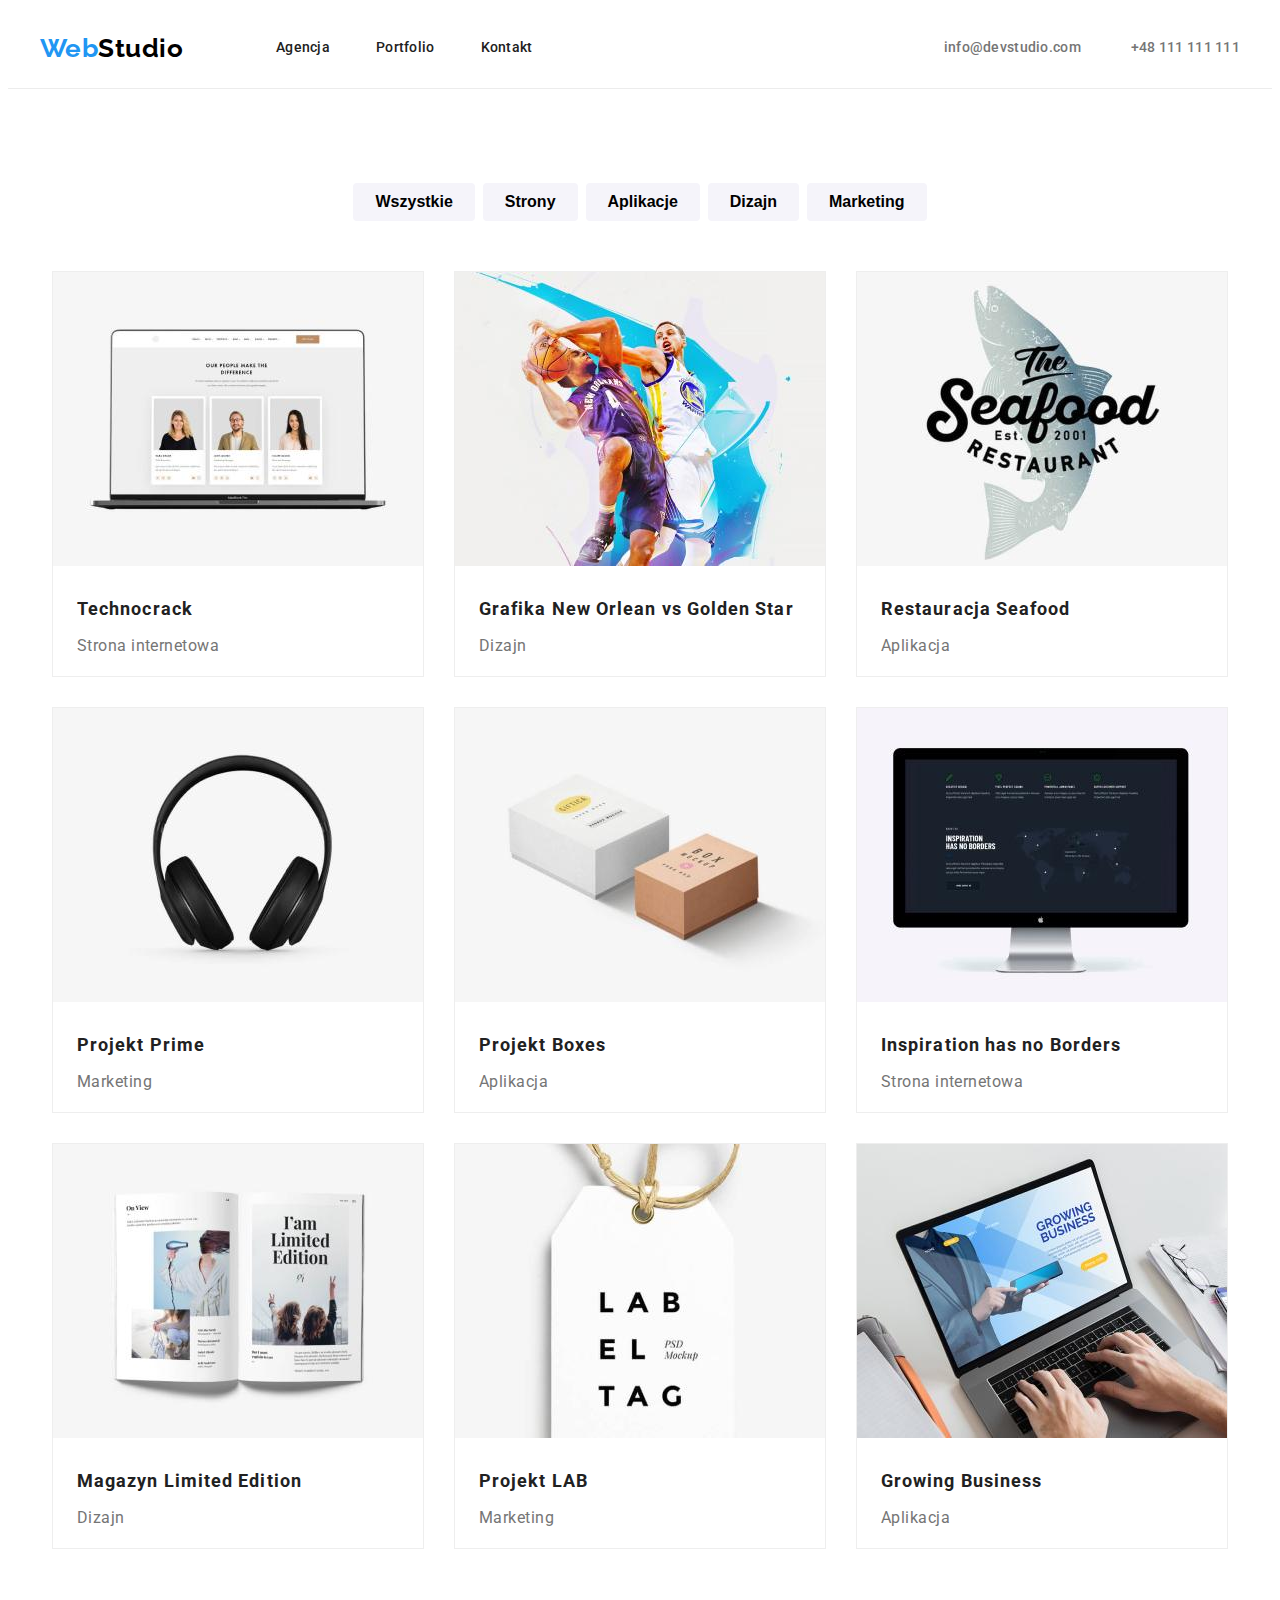
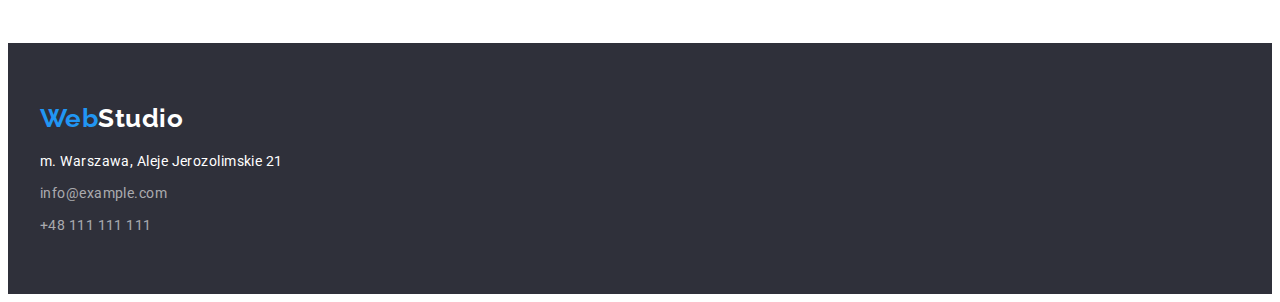
==== portfolio.html @ 4445875e "kopiowanie" ====
<!DOCTYPE html>
<html lang="en">
  <head>
    <link
      rel="stylesheet"
      href="node_modules/modern-normalize/modern-normalize.css"
    />
    <link rel="stylesheet" href="./css/styles.css" />
    <link
      href="https://fonts.googleapis.com/css2?family=Raleway:wght@700&display=swap"
      rel="stylesheet"
    />
    <link
      href="https://fonts.googleapis.com/css2?family=Roboto:wght@100;300;400;500;700;900&display=swap"
      rel="stylesheet"
    />

    <title>Studio</title>
  </head>
  <body>
    <header class="menu container section">
      <nav class="menu-links">
        <a class="logo-menu" href="./index.html"
          >Web<span class="logo-color-black">Studio</span></a
        >
        <a class="menu-link" href="#">Agencja</a>
        <a class="menu-link" href="./portfolio.html">Portfolio</a>
        <a class="menu-link" href="#">Kontakt</a>
      </nav>
      <ul class="menu-contacts">
        <li>
          <a class="menu-contact" href="mailto:info@devstudio.com"
            >info@devstudio.com</a
          >
        </li>
        <li>
          <a class="menu-contact" href="tel:+48111111111">+48 111 111 111</a>
        </li>
      </ul>
    </header>
    <div class="border"></div>
    <main class="main-portfolio container section">
      <ul class="portfolio-buttons-list">
        <li>
          <button class="portfolio-button">Wszystkie</button>
        </li>
        <li>
          <button class="portfolio-button">Strony</button>
        </li>
        <li>
          <button class="portfolio-button">Aplikacje</button>
        </li>
        <li>
          <button class="portfolio-button">Dizajn</button>
        </li>
        <li>
          <button class="portfolio-button">Marketing</button>
        </li>
      </ul>
      <ul class="portfolio-list">
        <li class="portfolio-list-item">
          <img
            src="./images/technocrack.jpg"
            alt="Technocrack"
            width="370"
            height="294"
          />
          <h3>Technocrack</h3>
          <p>Strona internetowa</p>
        </li>
        <li class="portfolio-list-item">
          <img
            src="./images/new_orlean_vs_golden_star.jpg"
            alt="Technocrack"
            width="370"
            height="294"
          />
          <h3>Grafika New Orlean vs Golden Star</h3>
          <p>Dizajn</p>
        </li>
        <li class="portfolio-list-item">
          <img
            src="./images/seafood.jpg"
            alt="Technocrack"
            width="370"
            height="294"
          />
          <h3>Restauracja Seafood</h3>
          <p>Aplikacja</p>
        </li>
        <li class="portfolio-list-item">
          <img
            src="./images/headphones.jpg"
            alt="Technocrack"
            width="370"
            height="294"
          />
          <h3>Projekt Prime</h3>
          <p>Marketing</p>
        </li>
        <li class="portfolio-list-item">
          <img
            src="./images/boxes.jpg"
            alt="Technocrack"
            width="370"
            height="294"
          />
          <h3>Projekt Boxes</h3>
          <p>Aplikacja</p>
        </li>
        <li class="portfolio-list-item">
          <img
            src="./images/monitor.jpg"
            alt="Technocrack"
            width="370"
            height="294"
          />
          <h3>Inspiration has no Borders</h3>
          <p>Strona internetowa</p>
        </li>
        <li class="portfolio-list-item">
          <img
            src="./images/magazine.jpg"
            alt="Technocrack"
            width="370"
            height="294"
          />
          <h3>Magazyn Limited Edition</h3>
          <p>Dizajn</p>
        </li>
        <li class="portfolio-list-item">
          <img
            src="./images/tag.jpg"
            alt="Technocrack"
            width="370"
            height="294"
          />
          <h3>Projekt LAB</h3>
          <p>Marketing</p>
        </li>
        <li class="portfolio-list-item">
          <img
            src="./images/laptop.jpg"
            alt="Technocrack"
            width="370"
            height="294"
          />
          <h3>Growing Business</h3>
          <p>Aplikacja</p>
        </li>
      </ul>
    </main>
    <footer class="footer">
      <div class="container section">
        <a class="logo-footer" href="./index.html"
          >Web<span class="logo-color-white">Studio</span></a
        >
        <ul class="footer-contacts-list">
          <li>
            <address class="footer-address">
              m. Warszawa, Aleje Jerozolimskie 21
            </address>
          </li>
          <li>
            <a class="footer-contact" href="mailto:info@example.com"
              >info@example.com</a
            >
          </li>
          <li>
            <a class="footer-contact" href="tel:+48111111111"
              >+48 111 111 111</a
            >
          </li>
        </ul>
      </div>
    </footer>
  </body>
</html>
---- css/styles.css ----
body {
  font-family: "Roboto", sans-serif;
  font-size: 15px;
  letter-spacing: 0.03em;
  line-height: 1.17;
  color: #212121;
}
h1,
h2,
h3,
ul,
li {
  margin: 0px;
  padding: 0px;
}
h2 {
  font-size: 36px;
}
.container {
  width: 1200px;
  margin: auto;
}
.section {
  padding: 94px 0;
}
.logo-menu {
  font-family: "Raleway", sans-serif;
  font-weight: 700;
  font-size: 26px;
  color: #2196f3;
  text-decoration: none;
  padding-right: 93px;
}
.logo-color-black {
  color: black;
}
.menu {
  height: 80px;
  padding: 0;
  display: flex;
  align-items: center;
  justify-content: space-between;
}
.menu-links {
  display: flex;
  align-items: center;
}
.menu-link {
  color: #212121;
  font-weight: 500;
  line-height: 1.14;
  font-size: 14px;
  letter-spacing: 0.02em;
  text-decoration: none;
}
.menu-link:nth-child(-n + 3) {
  padding-right: 46px;
}
.menu-contacts {
  list-style-type: none;
  display: flex;
  justify-content: space-between;
  gap: 50px;
}
.menu-contact {
  color: #757575;
  font-weight: 500;
  letter-spacing: 0.02em;
  text-decoration: none;
  line-height: 1.14;
  font-size: 14px;
}
.menu-link:hover,
.menu-contact:hover,
.menu-link:focus,
.menu-contact:focus {
  color: #2196f3;
}
.border {
  border-bottom: 1px solid #ececec;
}
.main {
  background-color: #2f303a;
  display: flex;
  flex-direction: column;
  align-items: center;
}
.main-text {
  color: white;
  font-weight: 900;
  font-size: 44px;
  line-height: 1.36;
  letter-spacing: 0.06em;
  text-align: center;
  padding-top: 200px;
}
.main-button {
  width: 200px;
  height: 50px;
  border-radius: 4px;
  border: 0;
  background-color: #2196f3;
  color: white;
  font-weight: 700;
  font-size: 16px;
  line-height: 1.86;
  letter-spacing: 0.06em;
  cursor: pointer;
  margin-top: 30px;
  margin-bottom: 200px;
}
.list {
  height: 101px;
  list-style-type: none;
}
.list-item {
  width: 270px;
  padding-right: 30px;
  display: inline-block;
}
.list-item:last-child {
  padding-right: 0px;
}
.list-headline {
  font-size: 14px;
}
.list-text {
  margin-top: 10px;
  margin-bottom: 0px;
  color: #757575;
  font-size: 14px;
  line-height: 1.71;
}
.what-we-do {
  font-weight: 700;
  font-size: 36px;
  text-align: center;
  padding: 0;
  margin-bottom: 94px;
}
.what-we-do-picture {
  padding-top: 50px;
  padding-right: 30px;
}
.what-we-do-picture:last-child {
  padding-right: 0px;
}
.our-team {
  width: unset;
  font-weight: 700;
  font-size: 36px;
  text-align: center;
  background-color: #f5f4fa;
  margin-top: 94px;
}
.employees {
  display: flex;
  justify-content: space-between;
  width: 1200px;
  margin: 50px auto auto auto;
}
.employee {
  font-weight: 500;
  font-size: 16px;
  text-align: center;
  background-color: white;
  width: 270px;
  height: 368px;
}
.employee > h3 {
  margin-top: 30px;
}
.profession {
  color: #757575;
  font-weight: normal;
  margin-top: 10px;
}
.footer {
  width: unset;
  background-color: #2f303a;
}
.footer > div {
  padding: 60px 0;
}
.logo-footer {
  font-family: "Raleway", sans-serif;
  font-weight: 700;
  font-size: 26px;
  color: #2196f3;
  text-decoration: none;
}
.logo-color-white {
  color: white;
}
.footer-contacts-list {
  list-style-type: none;
  height: 81px;
  display: flex;
  flex-direction: column;
  justify-content: space-between;
  margin-top: 20px;
}
.footer-address {
  color: white;
  font-size: 14px;
  font-style: normal;
}
.footer-contact {
  color: rgba(255, 255, 255, 0.6);
  font-size: 14px;
  text-decoration: none;
}
.footer-contact:hover,
.footer-contact:focus {
  color: #2196f3;
}
.portfolio-buttons-list {
  list-style-type: none;
  display: flex;
  justify-content: center;
  gap: 8px;
}
.portfolio-button {
  /* width: 121px; */
  height: 38px;
  background-color: #f5f4fa;
  font-weight: 600;
  font-size: 16px;
  line-height: 1.62;
  border-radius: 4px;
  border: 0px;
  cursor: pointer;
  padding-left: 22px;
  padding-right: 22px;
}
.portfolio-button:hover,
.portfolio-button:focus {
  color: white;
  background-color: #2196f3;
}
.portfolio-list {
  list-style: none;
  margin-top: 50px;
  display: flex;
  flex-wrap: wrap;
  gap: 30px;
  justify-content: center;
}
.portfolio-list-item {
  width: 370px;
  height: 404px;
  border: solid 1px #eeeeee;
  list-style-type: none;
}
.portfolio-list-item > h3 {
  padding-top: 20px;
  padding-left: 24px;
  font-size: 18px;
  letter-spacing: 0.06em;
  line-height: 2;
}
.portfolio-list-item > p {
  padding-top: 4px;
  padding-left: 24px;
  color: #757575;
  font-size: 16px;
  line-height: 1.87;
  margin: 0px;
}
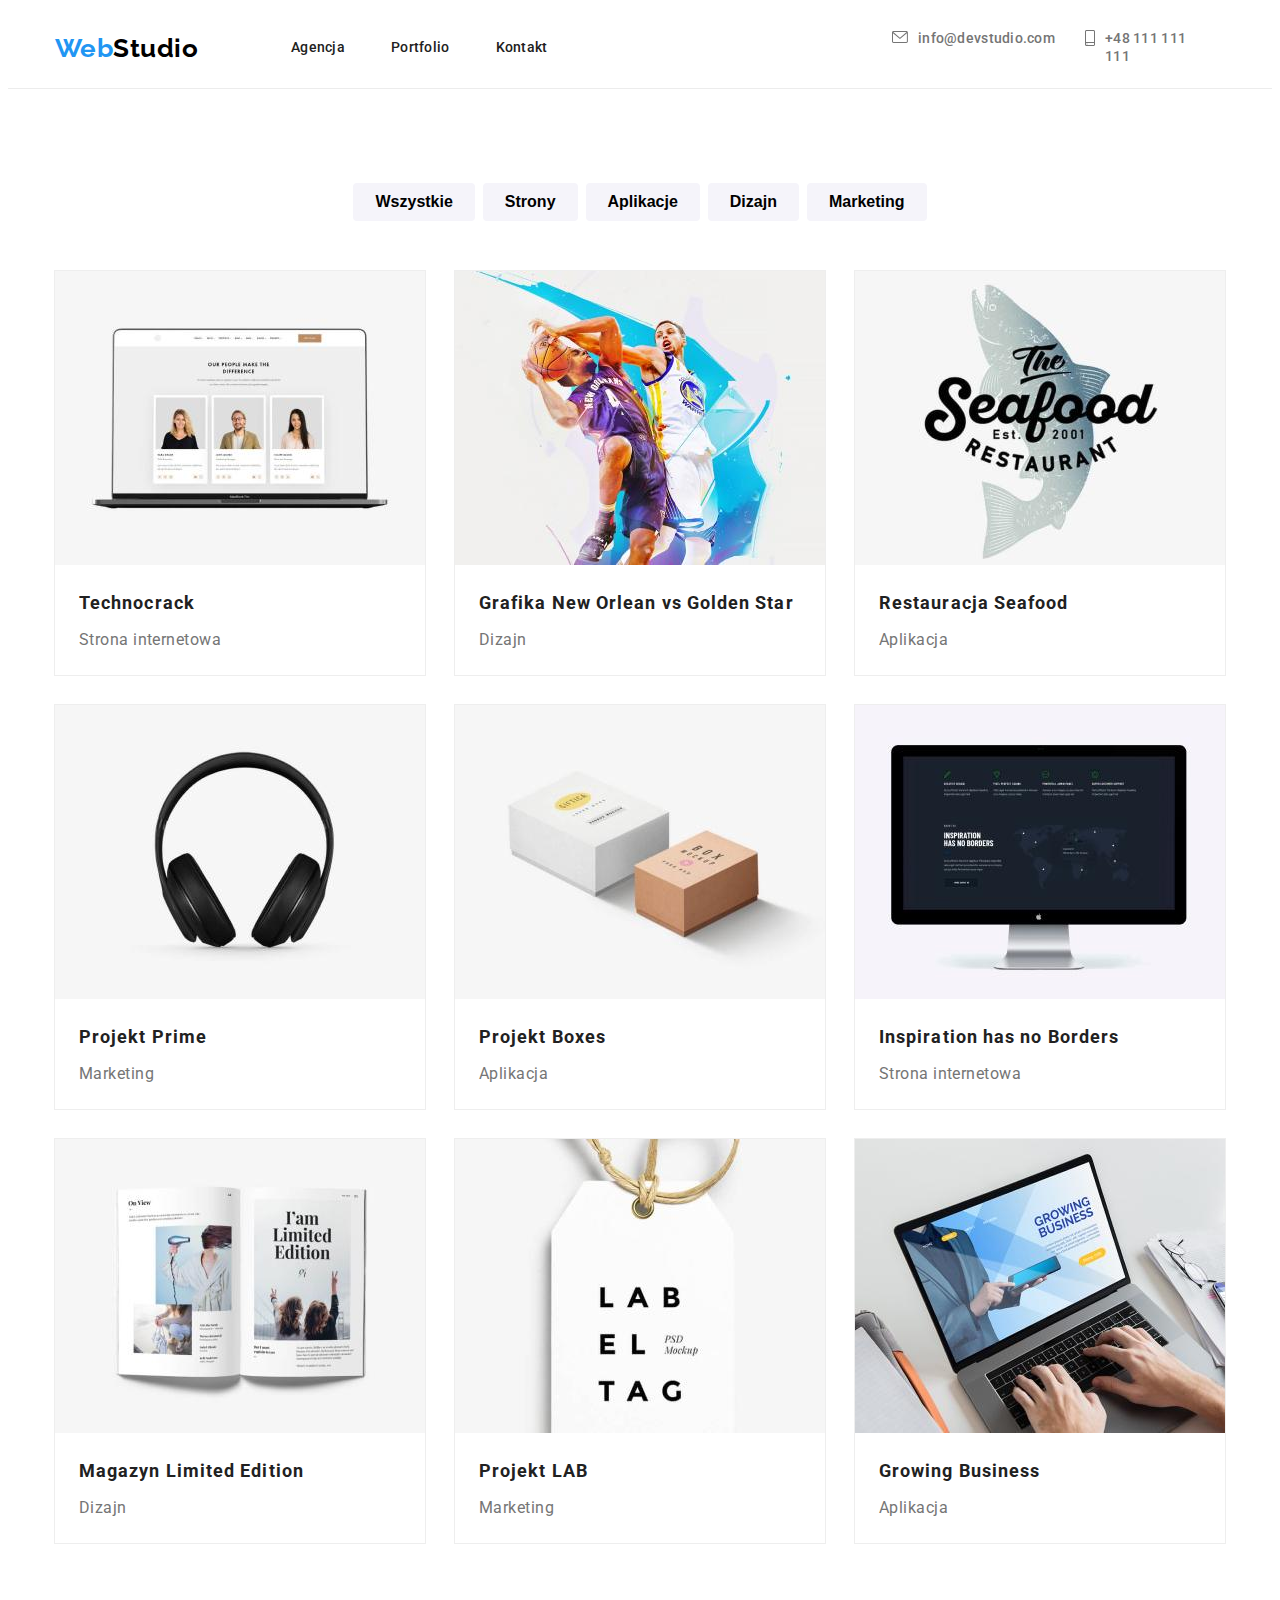
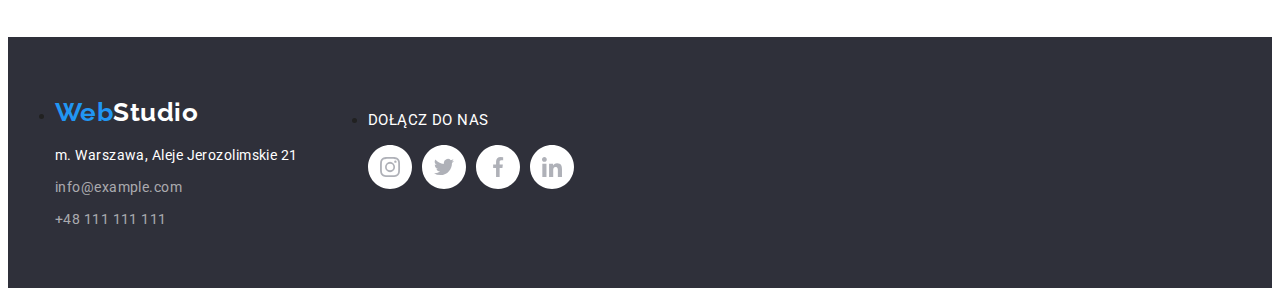
==== commit 17b98173: "zmiany" ====
--- a/portfolio.html
+++ b/portfolio.html
@@ -14,7 +14,6 @@
       href="https://fonts.googleapis.com/css2?family=Roboto:wght@100;300;400;500;700;900&display=swap"
       rel="stylesheet"
     />
-
     <title>Studio</title>
   </head>
   <body>
@@ -29,9 +28,13 @@
       </nav>
       <ul class="menu-contacts">
         <li>
-          <a class="menu-contact" href="mailto:info@devstudio.com"
-            >info@devstudio.com</a
-          >
+          <svg width="26" height="12" class="menu-contact"><use width="16" height="12"  class="menu-contact" href="./images/sprite.svg#envelope"></use></svg>
+        </li>
+        <li>
+          <a class="menu-contact" href="mailto:info@devstudio.com">info@devstudio.com</a>
+        </li>
+        <li>
+          <svg width="50" height="16" class="menu-contact"><use width="10" height="16" x="30" class="menu-contact" href="./images/sprite.svg#smartphone"></use></svg>
         </li>
         <li>
           <a class="menu-contact" href="tel:+48111111111">+48 111 111 111</a>
@@ -150,26 +153,41 @@
         </li>
       </ul>
     </main>
-    <footer class="footer">
-      <div class="container section">
-        <a class="logo-footer" href="./index.html"
-          >Web<span class="logo-color-white">Studio</span></a
-        >
-        <ul class="footer-contacts-list">
+    <footer class="section footer">
+      <div class="container">
+        <ul class="footer-columns">
           <li>
+            <a class="logo-footer" href="./index.html"
+            >Web<span class="logo-color-white">Studio</span></a
+            >
+            <ul class="footer-contacts-list">
+            <li>
             <address class="footer-address">
               m. Warszawa, Aleje Jerozolimskie 21
             </address>
-          </li>
-          <li>
+            </li>
+            <li>
             <a class="footer-contact" href="mailto:info@example.com"
               >info@example.com</a
             >
-          </li>
-          <li>
+            </li>
+            <li>
             <a class="footer-contact" href="tel:+48111111111"
               >+48 111 111 111</a
             >
+            </li>
+            </ul>
+          </li>
+          <li>
+            <div class="social-links-column">
+              <p>DOŁĄCZ DO NAS</p>
+              <ul class="social-links">
+              <li><svg width="44" height="44"><use width="44" height="44" class="employee-link" href="./images/sprite.svg#instagram"></use></svg></li>
+              <li><svg width="44" height="44"><use width="44" height="44" class="employee-link" href="./images/sprite.svg#twitter"></use></svg>
+              <li><svg width="44" height="44"><use width="44" height="44" class="employee-link" href="./images/sprite.svg#facebook"></use></svg></li>
+              <li><svg width="44" height="44"><use width="44" height="44" class="employee-link" href="./images/sprite.svg#linkedin"></use></svg></li>
+            </ul>
+            </div>
           </li>
         </ul>
       </div>
--- a/css/styles.css
+++ b/css/styles.css
@@ -16,12 +16,18 @@
 h2 {
   font-size: 36px;
 }
+img {
+  display: block;
+}
 .container {
-  width: 1200px;
+  width: 1170px;
   margin: auto;
+  padding-left: 15px;
+  padding-right: 15px;
 }
 .section {
-  padding: 94px 0;
+  padding-top: 94px;
+  padding-bottom: 94px;
 }
 .logo-menu {
   font-family: "Raleway", sans-serif;
@@ -36,14 +42,16 @@
 }
 .menu {
   height: 80px;
-  padding: 0;
+  padding-top: 0;
+  padding-bottom: 0;
   display: flex;
   align-items: center;
-  justify-content: space-between;
 }
 .menu-links {
   display: flex;
   align-items: center;
+  width: 492px;
+  padding-right: 345px;
 }
 .menu-link {
   color: #212121;
@@ -59,8 +67,8 @@
 .menu-contacts {
   list-style-type: none;
   display: flex;
-  justify-content: space-between;
-  gap: 50px;
+  justify-content: flex-end;
+  width: 321px;
 }
 .menu-contact {
   color: #757575;
@@ -69,21 +77,30 @@
   text-decoration: none;
   line-height: 1.14;
   font-size: 14px;
+  fill: #757575;
 }
 .menu-link:hover,
 .menu-contact:hover,
 .menu-link:focus,
 .menu-contact:focus {
   color: #2196f3;
+  fill: #2196f3;
 }
 .border {
   border-bottom: 1px solid #ececec;
 }
 .main {
-  background-color: #2f303a;
+  background-color: #2f303a66;
+  background-image: url("https://raw.githubusercontent.com/Wojtek-A/goit-markup-hw-04/main/images/main.jpg");
+  background-size: auto;
+  background-repeat: no-repeat;
+  background-position: 50% 50%;
+  background-blend-mode: darken;
   display: flex;
   flex-direction: column;
   align-items: center;
+  padding-top: 200px;
+  padding-bottom: 280px;
 }
 .main-text {
   color: white;
@@ -92,9 +109,9 @@
   line-height: 1.36;
   letter-spacing: 0.06em;
   text-align: center;
-  padding-top: 200px;
 }
 .main-button {
+  font-family: "Roboto", sans-serif;
   width: 200px;
   height: 50px;
   border-radius: 4px;
@@ -107,21 +124,28 @@
   letter-spacing: 0.06em;
   cursor: pointer;
   margin-top: 30px;
-  margin-bottom: 200px;
+  position: absolute;
+  left: 50%;
+  transform: translate(-50%);
 }
 .list {
-  height: 101px;
-  list-style-type: none;
+  height: 251px;
+  list-style-type: none;
+  display: flex;
+  justify-content: space-between;
 }
 .list-item {
   width: 270px;
-  padding-right: 30px;
-  display: inline-block;
-}
-.list-item:last-child {
-  padding-right: 0px;
+  height: 120px;
+}
+.list-picture {
+  width: 270px;
+  height: 120px;
+  border-radius: 4px;
+  background-color: #f5f4fa;
 }
 .list-headline {
+  margin-top: 30px;
   font-size: 14px;
 }
 .list-text {
@@ -135,29 +159,26 @@
   font-weight: 700;
   font-size: 36px;
   text-align: center;
-  padding: 0;
-  margin-bottom: 94px;
-}
-.what-we-do-picture {
+  padding-top: 0;
+}
+.what-we-do-pictures {
+  list-style-type: none;
+  display: flex;
+  justify-content: space-between;
   padding-top: 50px;
-  padding-right: 30px;
-}
-.what-we-do-picture:last-child {
-  padding-right: 0px;
 }
 .our-team {
-  width: unset;
   font-weight: 700;
   font-size: 36px;
   text-align: center;
   background-color: #f5f4fa;
-  margin-top: 94px;
+  padding-top: 94px;
 }
 .employees {
   display: flex;
   justify-content: space-between;
-  width: 1200px;
   margin: 50px auto auto auto;
+  padding-top: 0;
 }
 .employee {
   font-weight: 500;
@@ -165,19 +186,64 @@
   text-align: center;
   background-color: white;
   width: 270px;
-  height: 368px;
+  height: 428px;
+  border-bottom-right-radius: 4px;
+  border-bottom-left-radius: 4px;
+  box-shadow: 0 2px rgba(0, 0, 0, 0.2);
 }
 .employee > h3 {
   margin-top: 30px;
+  font-size: 16px;
+}
+.employee-links {
+  width: 270px;
+  list-style-type: none;
+  display: flex;
+  justify-content: center;
+  gap: 10px;
+}
+.employee-link {
+  fill: white;
+}
+.employee-link:hover,
+.employee-link:focus {
+  cursor: pointer;
+  stroke-opacity: 50%;
+  fill: #2196f3;
 }
 .profession {
   color: #757575;
   font-weight: normal;
   margin-top: 10px;
 }
+.our-clients {
+  text-align: center;
+}
+.client-list {
+  padding-top: 50px;
+  list-style-type: none;
+  display: flex;
+  justify-content: space-between;
+}
+.client {
+  width: 170px;
+  height: 92px;
+  border: 1px solid #afb1b8;
+  border-radius: 4px;
+}
+.client:hover,
+.client:focus {
+  border: 1px solid #2196f3;
+  cursor: pointer;
+}
 .footer {
   width: unset;
+  padding: 0px;
   background-color: #2f303a;
+}
+.footer-columns {
+  display: flex;
+  gap: 70px;
 }
 .footer > div {
   padding: 60px 0;
@@ -214,6 +280,25 @@
 .footer-contact:focus {
   color: #2196f3;
 }
+.social-links-column {
+  color: #fff;
+  padding: 0 0 20px 0;
+}
+.social-links {
+  padding: 0px;
+  margin: 0px;
+  width: 206px;
+  height: 44px;
+  list-style-type: none;
+  display: flex;
+  justify-content: space-between;
+}
+/* .social-link{
+  fill:rgba(255, 255, 255, 0.6)
+}  */
+
+/* NOTE:PORTFOLIO WEBSIDE */
+
 .portfolio-buttons-list {
   list-style-type: none;
   display: flex;
@@ -221,7 +306,6 @@
   gap: 8px;
 }
 .portfolio-button {
-  /* width: 121px; */
   height: 38px;
   background-color: #f5f4fa;
   font-weight: 600;
@@ -237,6 +321,8 @@
 .portfolio-button:focus {
   color: white;
   background-color: #2196f3;
+  box-shadow: 0px 2px 2px 0px rgba(0, 0, 0, 0.12),
+    0px 1px 2px 0px rgba(0, 0, 0, 0.08), 0px 3px 1px 0px rgba(0, 0, 0, 0.1);
 }
 .portfolio-list {
   list-style: none;
@@ -249,7 +335,7 @@
 .portfolio-list-item {
   width: 370px;
   height: 404px;
-  border: solid 1px #eeeeee;
+  outline: 1px solid #eeeeee;
   list-style-type: none;
 }
 .portfolio-list-item > h3 {
@@ -267,3 +353,9 @@
   line-height: 1.87;
   margin: 0px;
 }
+.portfolio-list-item:hover,
+.portfolio-list-item:focus {
+  box-shadow: 1px 4px 6px 0px rgba(0, 0, 0, 0.16),
+    1px 4px 4px 0px rgba(0, 0, 0, 0.06), 0px 1px 1px 0px rgba(0, 0, 0, 0.12);
+  cursor: pointer;
+}
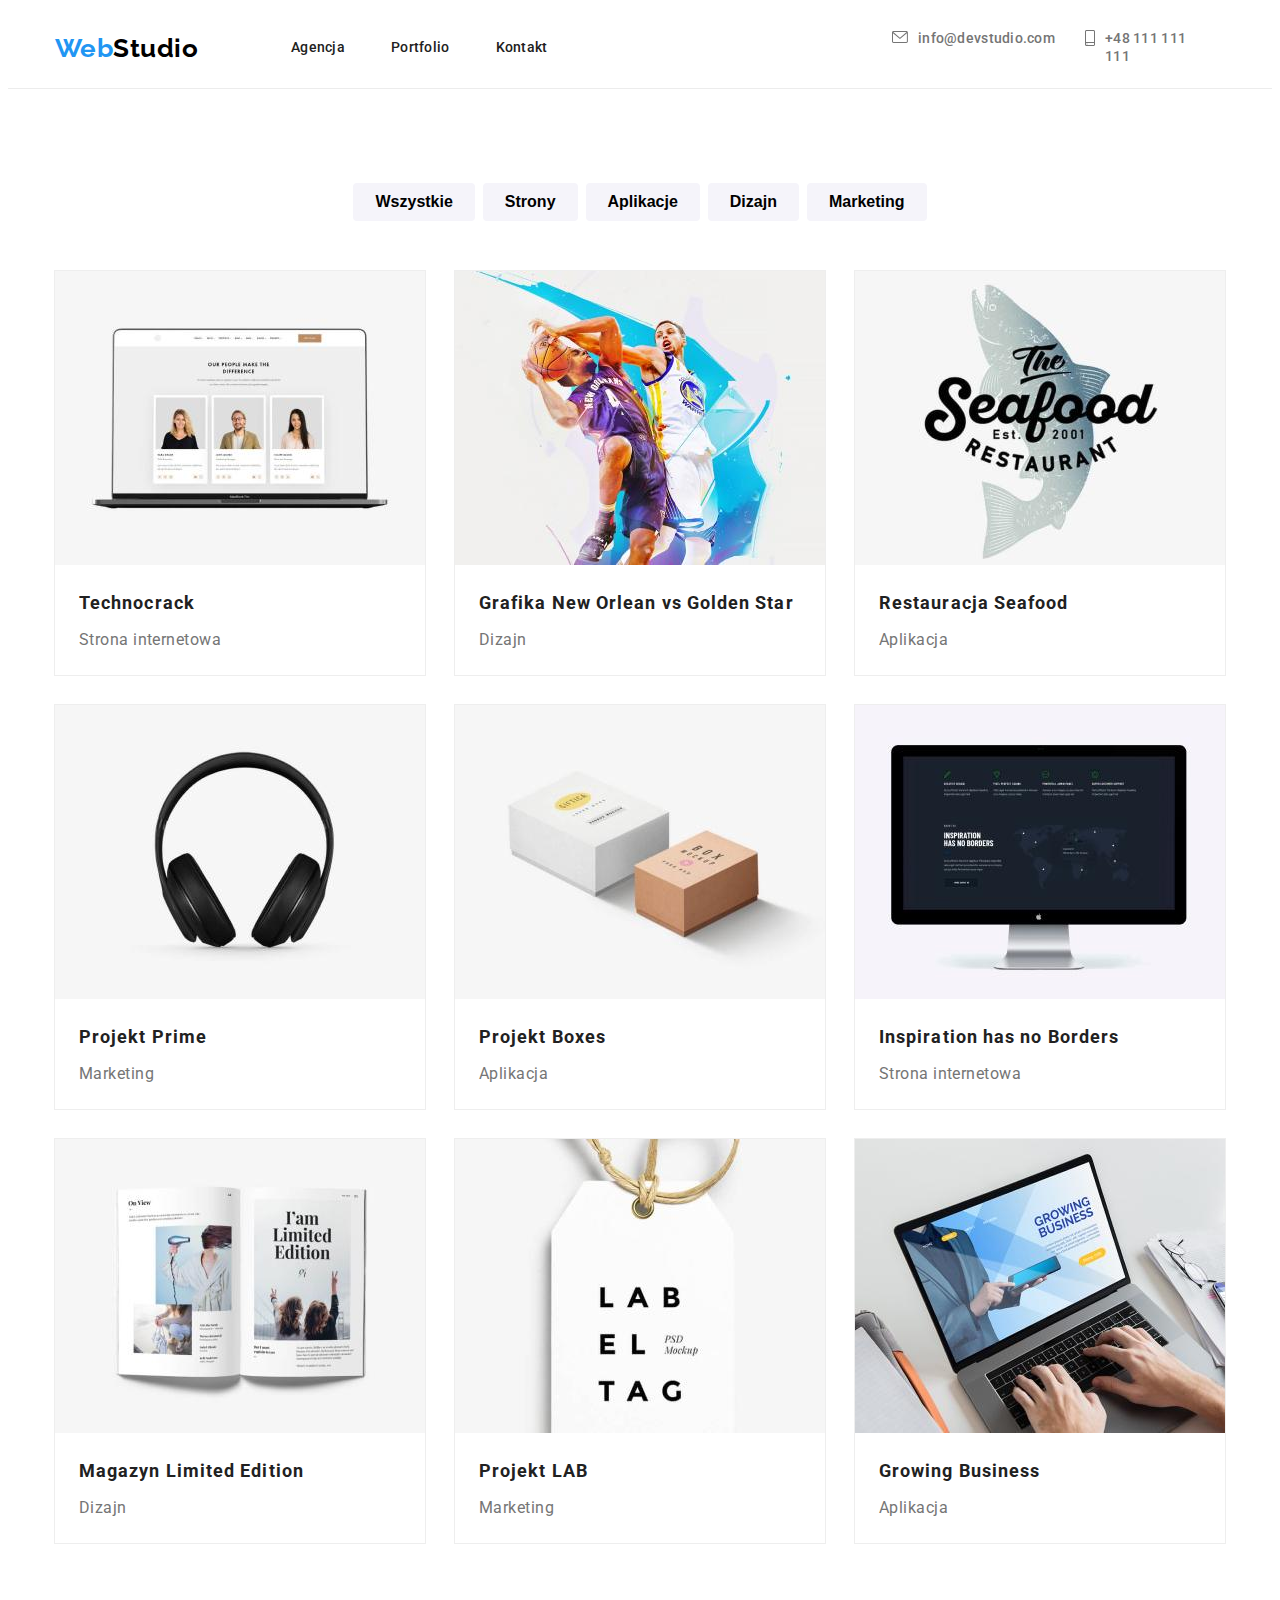
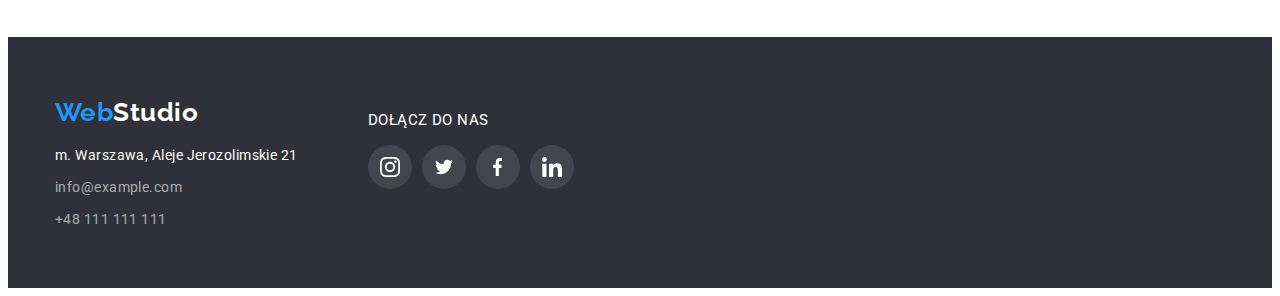
==== commit 4f53eece: "zmiany" ====
--- a/portfolio.html
+++ b/portfolio.html
@@ -28,13 +28,30 @@
       </nav>
       <ul class="menu-contacts">
         <li>
-          <svg width="26" height="12" class="menu-contact"><use width="16" height="12"  class="menu-contact" href="./images/sprite.svg#envelope"></use></svg>
-        </li>
-        <li>
-          <a class="menu-contact" href="mailto:info@devstudio.com">info@devstudio.com</a>
-        </li>
-        <li>
-          <svg width="50" height="16" class="menu-contact"><use width="10" height="16" x="30" class="menu-contact" href="./images/sprite.svg#smartphone"></use></svg>
+          <svg width="26" height="12" class="menu-contact">
+            <use
+              width="16"
+              height="12"
+              class="menu-contact"
+              href="./images/sprite.svg#envelope"
+            ></use>
+          </svg>
+        </li>
+        <li>
+          <a class="menu-contact" href="mailto:info@devstudio.com"
+            >info@devstudio.com</a
+          >
+        </li>
+        <li>
+          <svg width="50" height="16" class="menu-contact">
+            <use
+              width="10"
+              height="16"
+              x="30"
+              class="menu-contact"
+              href="./images/sprite.svg#smartphone"
+            ></use>
+          </svg>
         </li>
         <li>
           <a class="menu-contact" href="tel:+48111111111">+48 111 111 111</a>
@@ -158,35 +175,79 @@
         <ul class="footer-columns">
           <li>
             <a class="logo-footer" href="./index.html"
-            >Web<span class="logo-color-white">Studio</span></a
+              >Web<span class="logo-color-white">Studio</span></a
             >
             <ul class="footer-contacts-list">
-            <li>
-            <address class="footer-address">
-              m. Warszawa, Aleje Jerozolimskie 21
-            </address>
-            </li>
-            <li>
-            <a class="footer-contact" href="mailto:info@example.com"
-              >info@example.com</a
-            >
-            </li>
-            <li>
-            <a class="footer-contact" href="tel:+48111111111"
-              >+48 111 111 111</a
-            >
-            </li>
+              <li>
+                <address class="footer-address">
+                  m. Warszawa, Aleje Jerozolimskie 21
+                </address>
+              </li>
+              <li>
+                <a class="footer-contact" href="mailto:info@example.com"
+                  >info@example.com</a
+                >
+              </li>
+              <li>
+                <a class="footer-contact" href="tel:+48111111111"
+                  >+48 111 111 111</a
+                >
+              </li>
             </ul>
           </li>
           <li>
             <div class="social-links-column">
               <p>DOŁĄCZ DO NAS</p>
               <ul class="social-links">
-              <li><svg width="44" height="44"><use width="44" height="44" class="employee-link" href="./images/sprite.svg#instagram"></use></svg></li>
-              <li><svg width="44" height="44"><use width="44" height="44" class="employee-link" href="./images/sprite.svg#twitter"></use></svg>
-              <li><svg width="44" height="44"><use width="44" height="44" class="employee-link" href="./images/sprite.svg#facebook"></use></svg></li>
-              <li><svg width="44" height="44"><use width="44" height="44" class="employee-link" href="./images/sprite.svg#linkedin"></use></svg></li>
-            </ul>
+                <li>
+                  <svg class="social-link" width="44" height="44">
+                    <use
+                      width="20"
+                      height="20"
+                      class="use"
+                      x="12"
+                      y="12"
+                      href="./images/sprite.svg#instagram"
+                    ></use>
+                  </svg>
+                </li>
+                <li>
+                  <svg class="social-link" width="44" height="44">
+                    <use
+                      width="20"
+                      height="16"
+                      class="use"
+                      x="12"
+                      y="14"
+                      href="./images/sprite.svg#twitter"
+                    ></use>
+                  </svg>
+                </li>
+                <li>
+                  <svg class="social-link" width="44" height="44">
+                    <use
+                      width="10"
+                      height="20"
+                      class="use"
+                      x="17"
+                      y="12"
+                      href="./images/sprite.svg#facebook"
+                    ></use>
+                  </svg>
+                </li>
+                <li>
+                  <svg class="social-link" width="44" height="44">
+                    <use
+                      width="20"
+                      height="20"
+                      class="use"
+                      x="12"
+                      y="12"
+                      href="./images/sprite.svg#linkedin"
+                    ></use>
+                  </svg>
+                </li>
+              </ul>
             </div>
           </li>
         </ul>
--- a/css/styles.css
+++ b/css/styles.css
@@ -203,13 +203,14 @@
   gap: 10px;
 }
 .employee-link {
-  fill: white;
+  border-radius: 50%;
+  fill: #afb1b8;
 }
 .employee-link:hover,
 .employee-link:focus {
   cursor: pointer;
-  stroke-opacity: 50%;
-  fill: #2196f3;
+  fill: #fff;
+  background-color: #2196f3;
 }
 .profession {
   color: #757575;
@@ -242,6 +243,7 @@
   background-color: #2f303a;
 }
 .footer-columns {
+  list-style-type: none;
   display: flex;
   gap: 70px;
 }
@@ -285,18 +287,21 @@
   padding: 0 0 20px 0;
 }
 .social-links {
-  padding: 0px;
-  margin: 0px;
-  width: 206px;
-  height: 44px;
-  list-style-type: none;
-  display: flex;
-  justify-content: space-between;
-}
-/* .social-link{
-  fill:rgba(255, 255, 255, 0.6)
-}  */
-
+  list-style-type: none;
+  display: flex;
+  gap: 10px;
+}
+.social-link {
+  fill: #fff;
+  background-color: rgba(255, 255, 255, 0.1);
+  border-radius: 50%;
+}
+.social-link:hover,
+.social-link:focus {
+  cursor: pointer;
+  fill: #fff;
+  background-color: #2196f3;
+}
 /* NOTE:PORTFOLIO WEBSIDE */
 
 .portfolio-buttons-list {
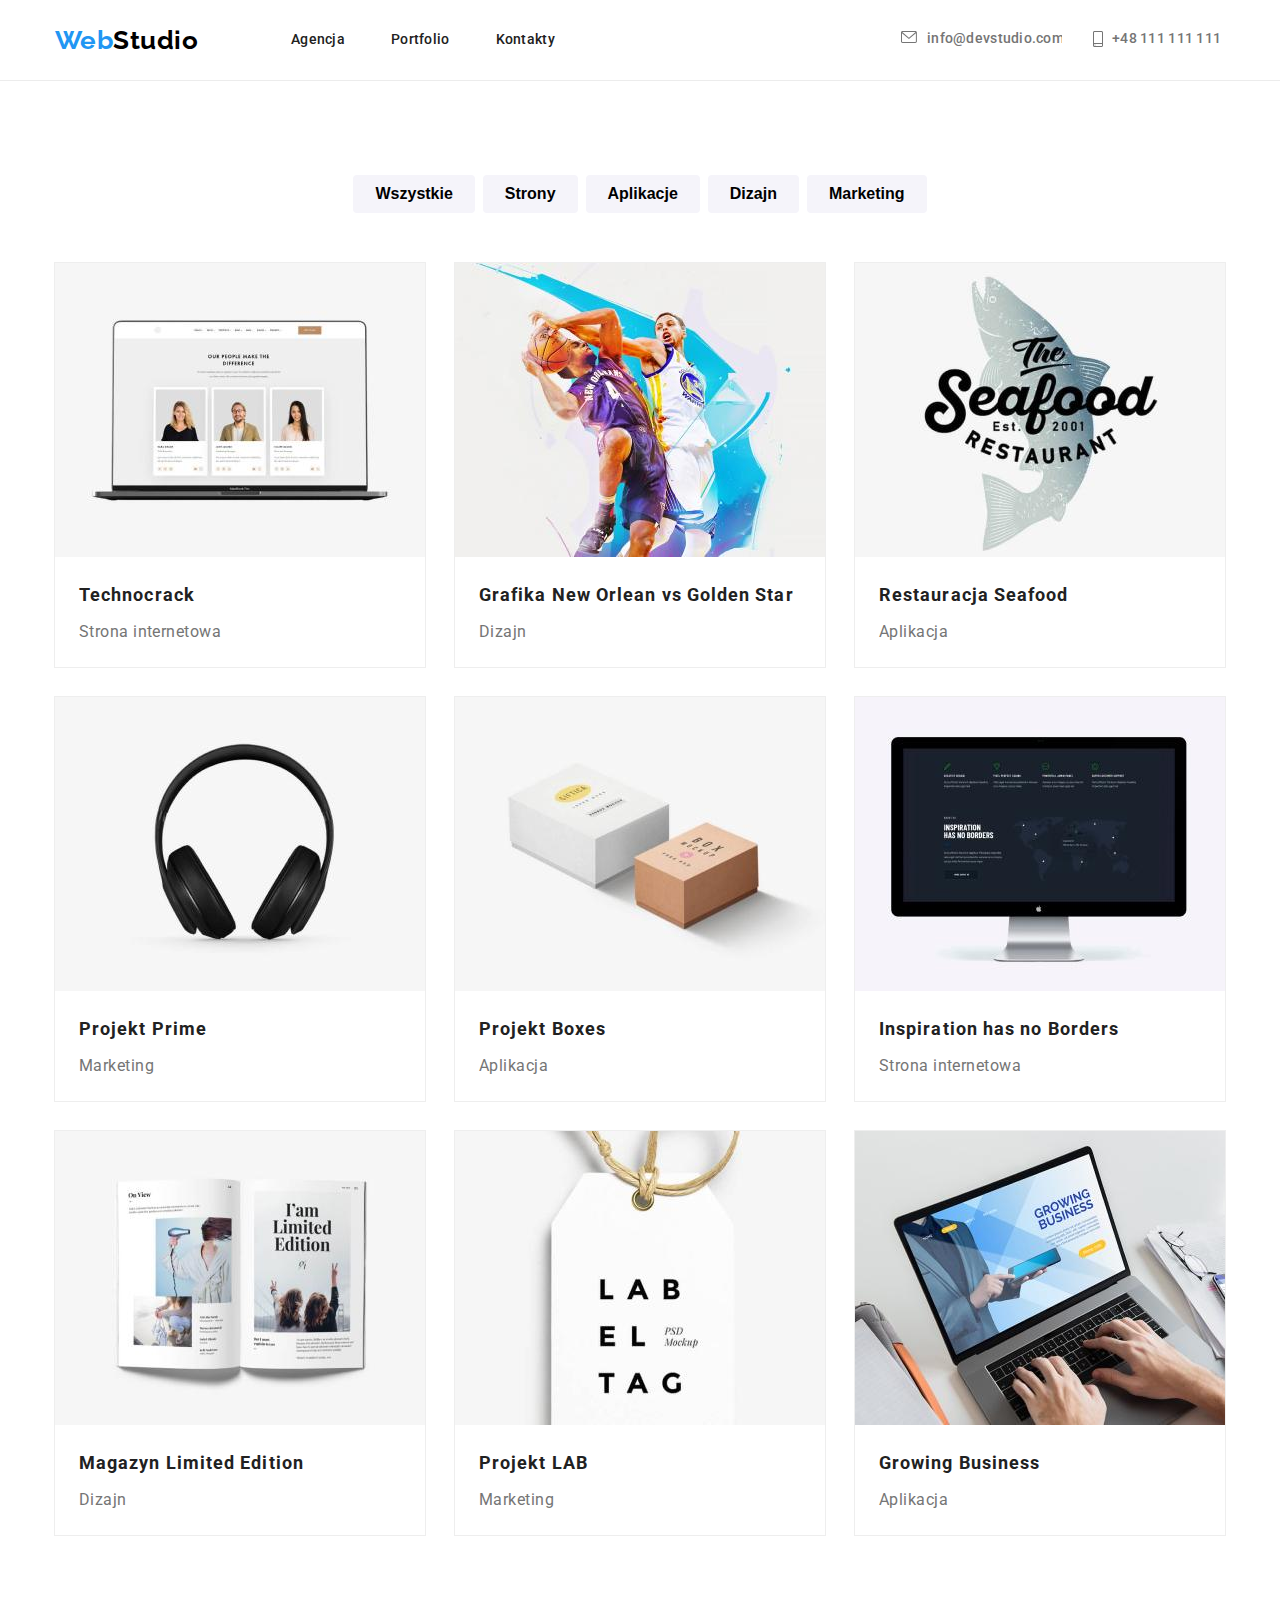
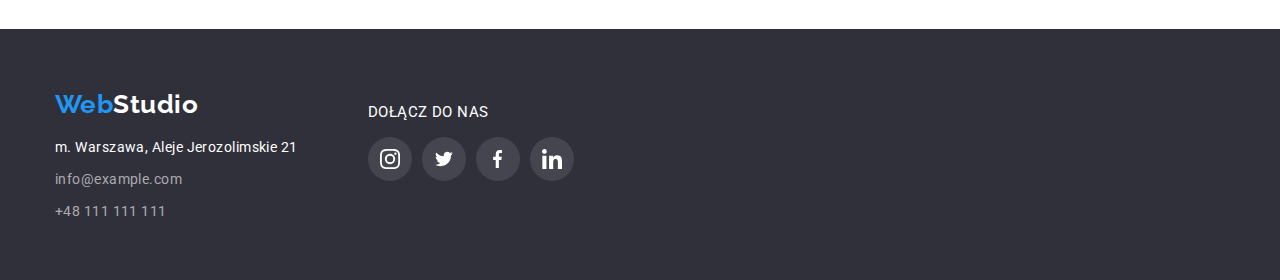
==== commit 5b4ea922: "poprawki" ====
--- a/portfolio.html
+++ b/portfolio.html
@@ -18,43 +18,41 @@
   </head>
   <body>
     <header class="menu container section">
-      <nav class="menu-links">
+      <nav class="menu-links-portfolio">
         <a class="logo-menu" href="./index.html"
           >Web<span class="logo-color-black">Studio</span></a
         >
         <a class="menu-link" href="#">Agencja</a>
         <a class="menu-link" href="./portfolio.html">Portfolio</a>
-        <a class="menu-link" href="#">Kontakt</a>
+        <a class="menu-link" href="#">Kontakty</a>
       </nav>
       <ul class="menu-contacts">
         <li>
-          <svg width="26" height="12" class="menu-contact">
+          <svg class="menu-contact" width="161" height="18">
             <use
               width="16"
               height="12"
-              class="menu-contact"
+              y="2"
               href="./images/sprite.svg#envelope"
             ></use>
+            <text x="26" y="14">
+              <a href="mailto:info@devstudio.com">info@devstudio.com</a>
+            </text>
           </svg>
         </li>
         <li>
-          <a class="menu-contact" href="mailto:info@devstudio.com"
-            >info@devstudio.com</a
-          >
-        </li>
-        <li>
-          <svg width="50" height="16" class="menu-contact">
+          <svg class="menu-contact" width="130" height="18">
             <use
               width="10"
               height="16"
-              x="30"
-              class="menu-contact"
+              x="1"
+              y="2"
               href="./images/sprite.svg#smartphone"
             ></use>
+            <text x="20" y="14">
+              <a href="tel:+48111111111">+48 111 111 111</a>
+            </text>
           </svg>
-        </li>
-        <li>
-          <a class="menu-contact" href="tel:+48111111111">+48 111 111 111</a>
         </li>
       </ul>
     </header>
--- a/css/styles.css
+++ b/css/styles.css
@@ -4,6 +4,7 @@
   letter-spacing: 0.03em;
   line-height: 1.17;
   color: #212121;
+  margin: 0px;
 }
 h1,
 h2,
@@ -53,6 +54,12 @@
   width: 492px;
   padding-right: 345px;
 }
+.menu-links-portfolio {
+  display: flex;
+  align-items: center;
+  width: 492px;
+  padding-right: 354px;
+}
 .menu-link {
   color: #212121;
   font-weight: 500;
@@ -69,15 +76,17 @@
   display: flex;
   justify-content: flex-end;
   width: 321px;
+  gap: 30px;
 }
 .menu-contact {
   color: #757575;
+  fill: #757575;
   font-weight: 500;
   letter-spacing: 0.02em;
   text-decoration: none;
   line-height: 1.14;
   font-size: 14px;
-  fill: #757575;
+  /* background-color: orange; */
 }
 .menu-link:hover,
 .menu-contact:hover,
@@ -92,7 +101,7 @@
 .main {
   background-color: #2f303a66;
   background-image: url("https://raw.githubusercontent.com/Wojtek-A/goit-markup-hw-04/main/images/main.jpg");
-  background-size: auto;
+  background-size: 1600px auto;
   background-repeat: no-repeat;
   background-position: 50% 50%;
   background-blend-mode: darken;
@@ -229,14 +238,17 @@
 .client {
   width: 170px;
   height: 92px;
+  fill: #afb1b8;
   border: 1px solid #afb1b8;
   border-radius: 4px;
 }
 .client:hover,
 .client:focus {
+  fill: #2196f3;
   border: 1px solid #2196f3;
   cursor: pointer;
 }
+
 .footer {
   width: unset;
   padding: 0px;
